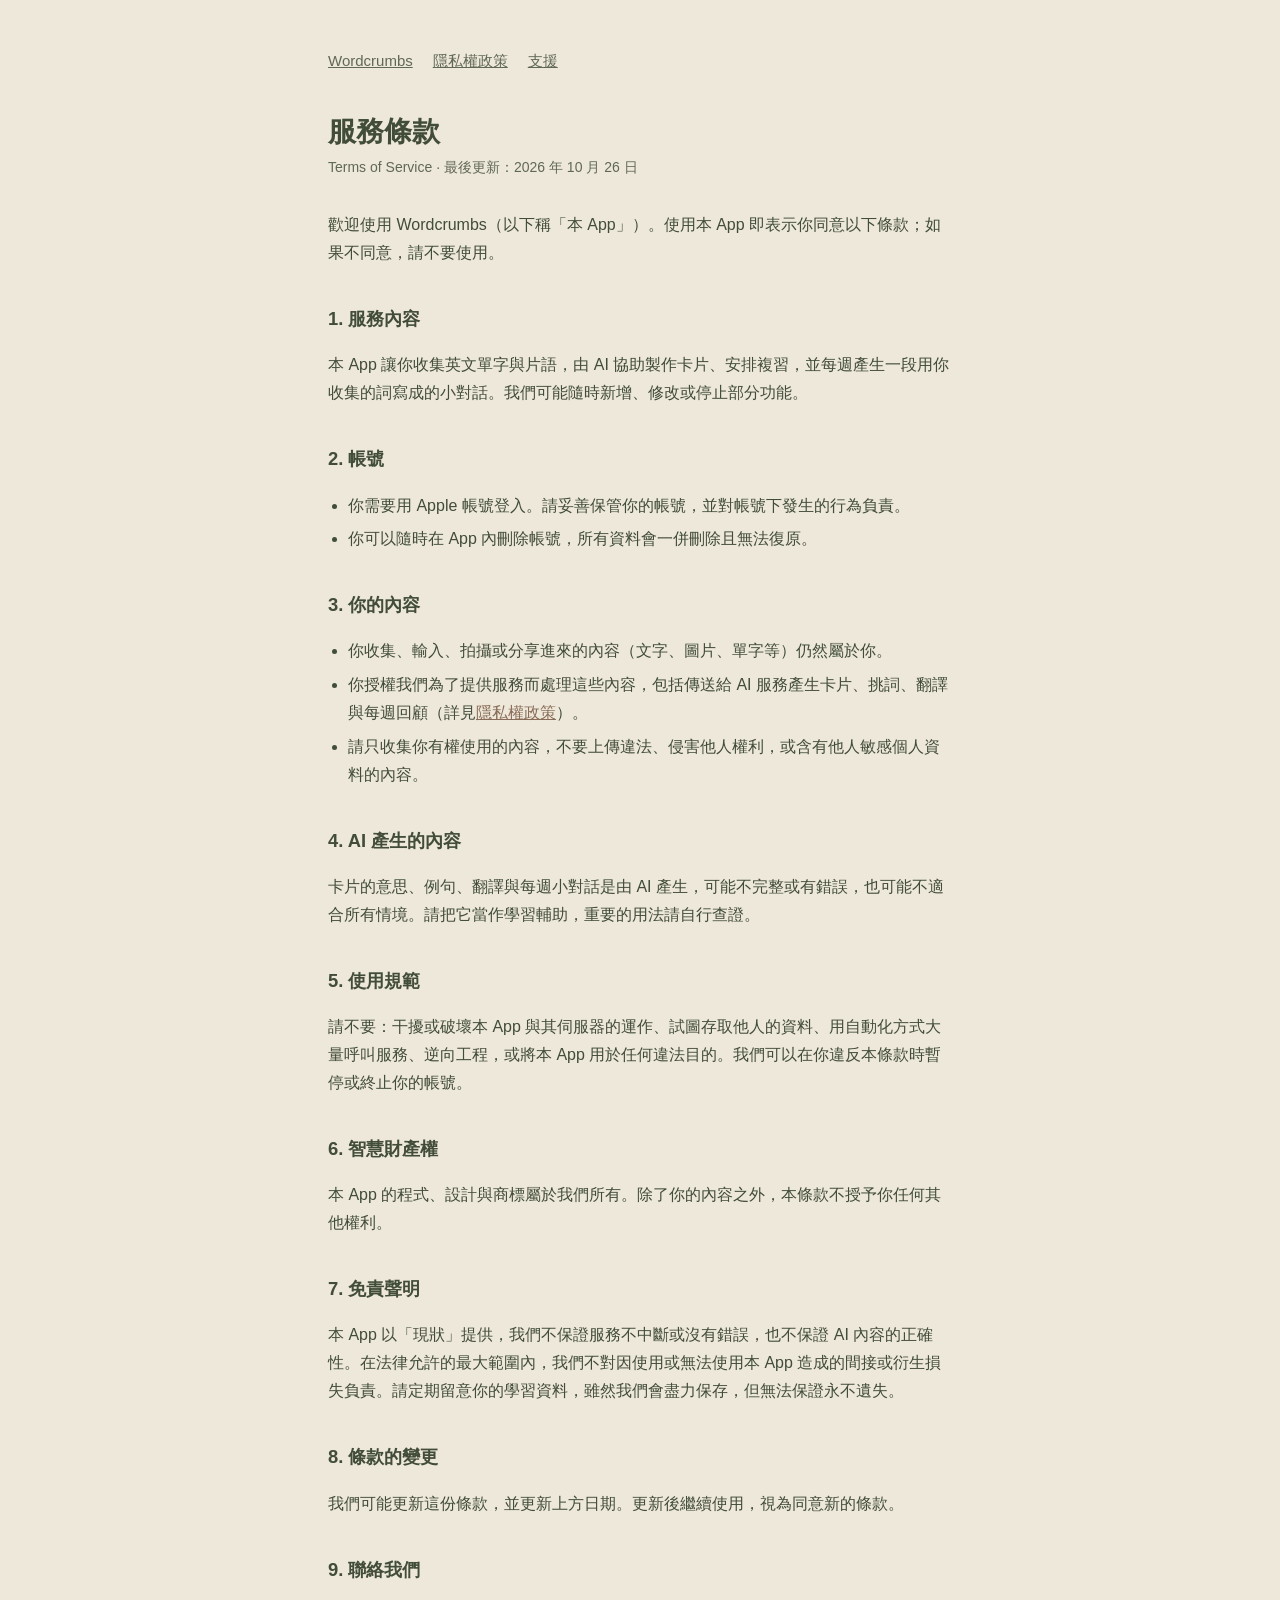
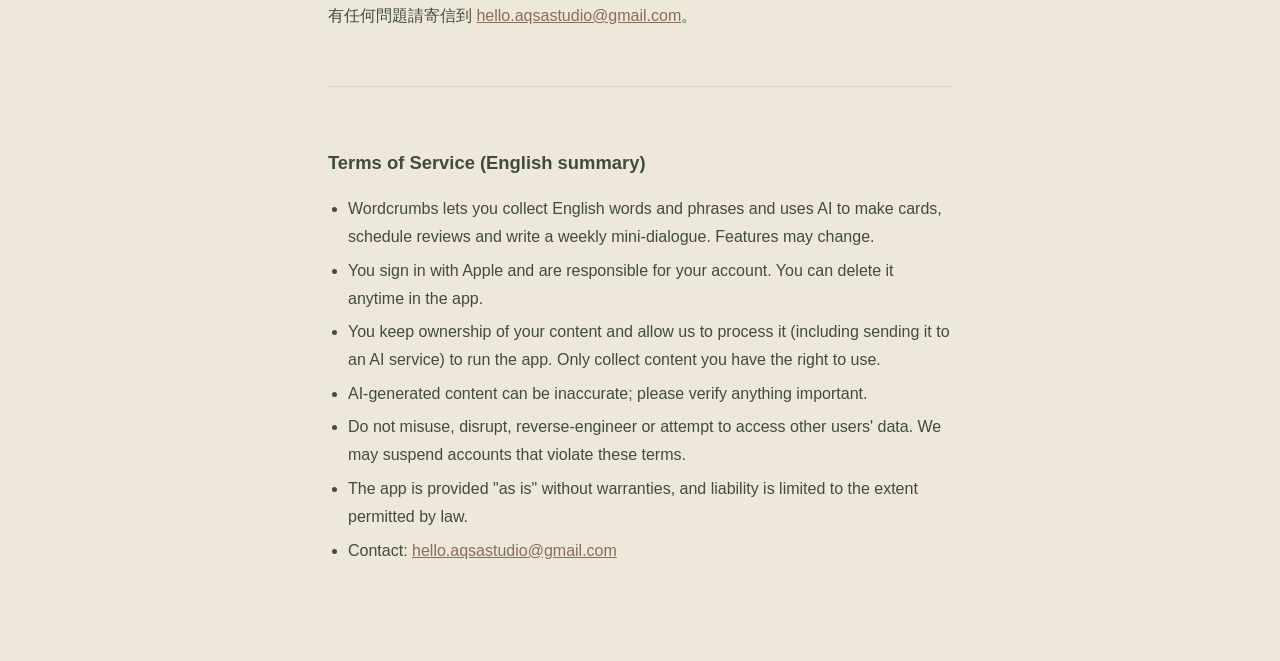
==== terms.html @ e764e35c "Add files via upload" ====
<!doctype html>
<html lang="zh-Hant">
<head>
<meta charset="utf-8">
<meta name="viewport" content="width=device-width, initial-scale=1">
<title>服務條款 · Wordcrumbs</title>
<link rel="stylesheet" href="style.css">
</head>
<body>
<main>
  <nav><a href="index.html">Wordcrumbs</a><a href="privacy.html">隱私權政策</a><a href="support.html">支援</a></nav>
  <h1>服務條款</h1>
  <p class="meta">Terms of Service · 最後更新：2026 年 10 月 26 日</p>

  <p>歡迎使用 Wordcrumbs（以下稱「本 App」）。使用本 App 即表示你同意以下條款；如果不同意，請不要使用。</p>

  <h2>1. 服務內容</h2>
  <p>本 App 讓你收集英文單字與片語，由 AI 協助製作卡片、安排複習，並每週產生一段用你收集的詞寫成的小對話。我們可能隨時新增、修改或停止部分功能。</p>

  <h2>2. 帳號</h2>
  <ul>
    <li>你需要用 Apple 帳號登入。請妥善保管你的帳號，並對帳號下發生的行為負責。</li>
    <li>你可以隨時在 App 內刪除帳號，所有資料會一併刪除且無法復原。</li>
  </ul>

  <h2>3. 你的內容</h2>
  <ul>
    <li>你收集、輸入、拍攝或分享進來的內容（文字、圖片、單字等）仍然屬於你。</li>
    <li>你授權我們為了提供服務而處理這些內容，包括傳送給 AI 服務產生卡片、挑詞、翻譯與每週回顧（詳見<a href="privacy.html">隱私權政策</a>）。</li>
    <li>請只收集你有權使用的內容，不要上傳違法、侵害他人權利，或含有他人敏感個人資料的內容。</li>
  </ul>

  <h2>4. AI 產生的內容</h2>
  <p>卡片的意思、例句、翻譯與每週小對話是由 AI 產生，可能不完整或有錯誤，也可能不適合所有情境。請把它當作學習輔助，重要的用法請自行查證。</p>

  <h2>5. 使用規範</h2>
  <p>請不要：干擾或破壞本 App 與其伺服器的運作、試圖存取他人的資料、用自動化方式大量呼叫服務、逆向工程，或將本 App 用於任何違法目的。我們可以在你違反本條款時暫停或終止你的帳號。</p>

  <h2>6. 智慧財產權</h2>
  <p>本 App 的程式、設計與商標屬於我們所有。除了你的內容之外，本條款不授予你任何其他權利。</p>

  <h2>7. 免責聲明</h2>
  <p>本 App 以「現狀」提供，我們不保證服務不中斷或沒有錯誤，也不保證 AI 內容的正確性。在法律允許的最大範圍內，我們不對因使用或無法使用本 App 造成的間接或衍生損失負責。請定期留意你的學習資料，雖然我們會盡力保存，但無法保證永不遺失。</p>

  <h2>8. 條款的變更</h2>
  <p>我們可能更新這份條款，並更新上方日期。更新後繼續使用，視為同意新的條款。</p>

  <h2>9. 聯絡我們</h2>
  <p>有任何問題請寄信到 <a href="mailto:hello.aqsastudio@gmail.com">hello.aqsastudio@gmail.com</a>。</p>

  <section class="lang" lang="en">
    <h2>Terms of Service (English summary)</h2>
    <ul>
      <li>Wordcrumbs lets you collect English words and phrases and uses AI to make cards, schedule reviews and write a weekly mini-dialogue. Features may change.</li>
      <li>You sign in with Apple and are responsible for your account. You can delete it anytime in the app.</li>
      <li>You keep ownership of your content and allow us to process it (including sending it to an AI service) to run the app. Only collect content you have the right to use.</li>
      <li>AI-generated content can be inaccurate; please verify anything important.</li>
      <li>Do not misuse, disrupt, reverse-engineer or attempt to access other users' data. We may suspend accounts that violate these terms.</li>
      <li>The app is provided "as is" without warranties, and liability is limited to the extent permitted by law.</li>
      <li>Contact: <a href="mailto:hello.aqsastudio@gmail.com">hello.aqsastudio@gmail.com</a></li>
    </ul>
  </section>
</main>
</body>
</html>
---- style.css ----
:root {
  --bg: #eee8da;
  --card: #f6f4ec;
  --ink: #414c39;
  --muted: #606856;
  --line: #d9d5c7;
  --accent: #896d59;
}
@media (prefers-color-scheme: dark) {
  :root {
    --bg: #23271f;
    --card: #2c3126;
    --ink: #e8e4d6;
    --muted: #a7ae9a;
    --line: #3d4435;
    --accent: #c7a19b;
  }
}
* { box-sizing: border-box; }
body {
  margin: 0;
  background: var(--bg);
  color: var(--ink);
  font: 16px/1.75 -apple-system, "PingFang TC", "Noto Sans TC", "Microsoft JhengHei", sans-serif;
}
main {
  max-width: 42rem;
  margin: 0 auto;
  padding: 3rem max(1.5rem, env(safe-area-inset-left)) 5rem;
}
h1 { font-size: 1.75rem; line-height: 1.3; margin: 0 0 .25rem; }
h2 { font-size: 1.15rem; margin: 2.25rem 0 .5rem; }
p, li { color: var(--ink); }
.meta { color: var(--muted); font-size: .875rem; margin: 0 0 2rem; }
ul { padding-left: 1.25rem; }
li { margin: .35rem 0; }
a { color: var(--accent); }
nav { display: flex; gap: 1.25rem; flex-wrap: wrap; margin-bottom: 2.5rem; font-size: .9375rem; }
nav a { color: var(--muted); }
.lang { margin-top: 3.5rem; padding-top: 1.5rem; border-top: 1px solid var(--line); }
.note { background: var(--card); border: 1px solid var(--line); border-radius: 12px; padding: 1rem 1.25rem; }
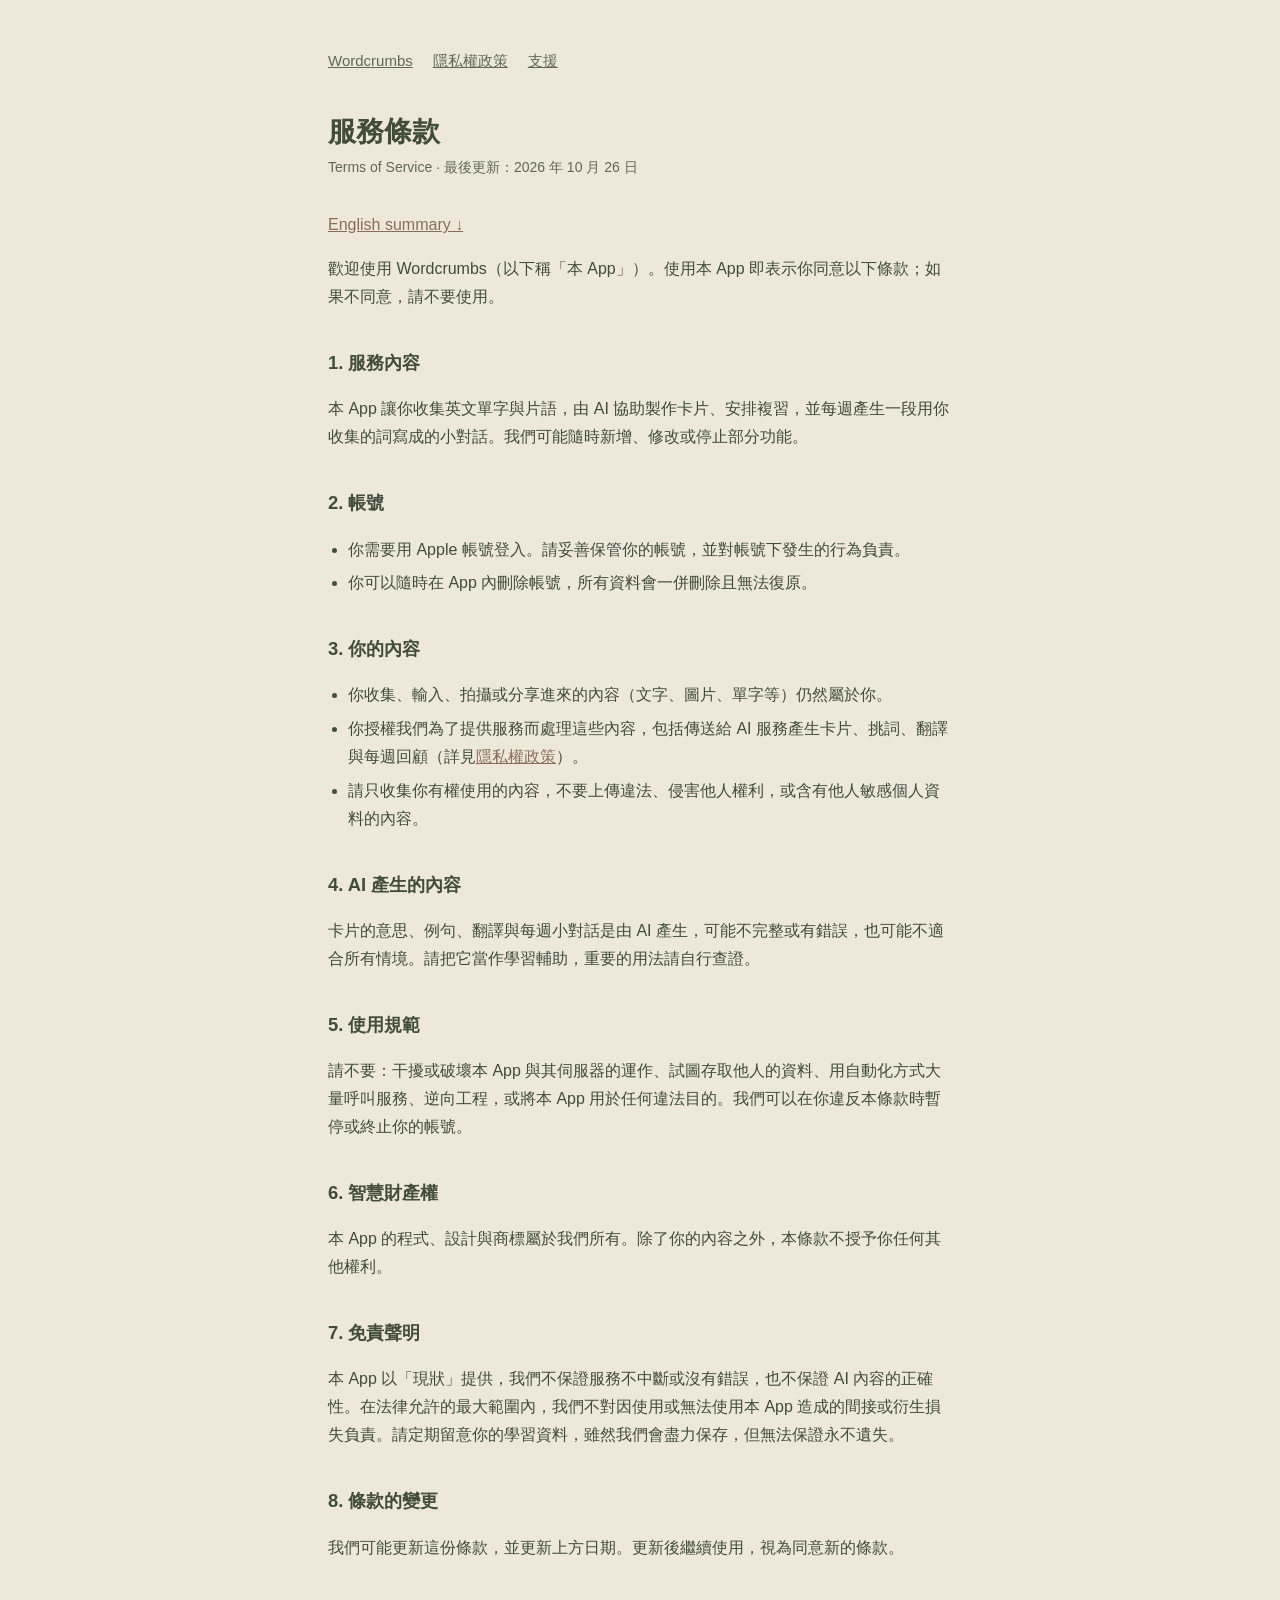
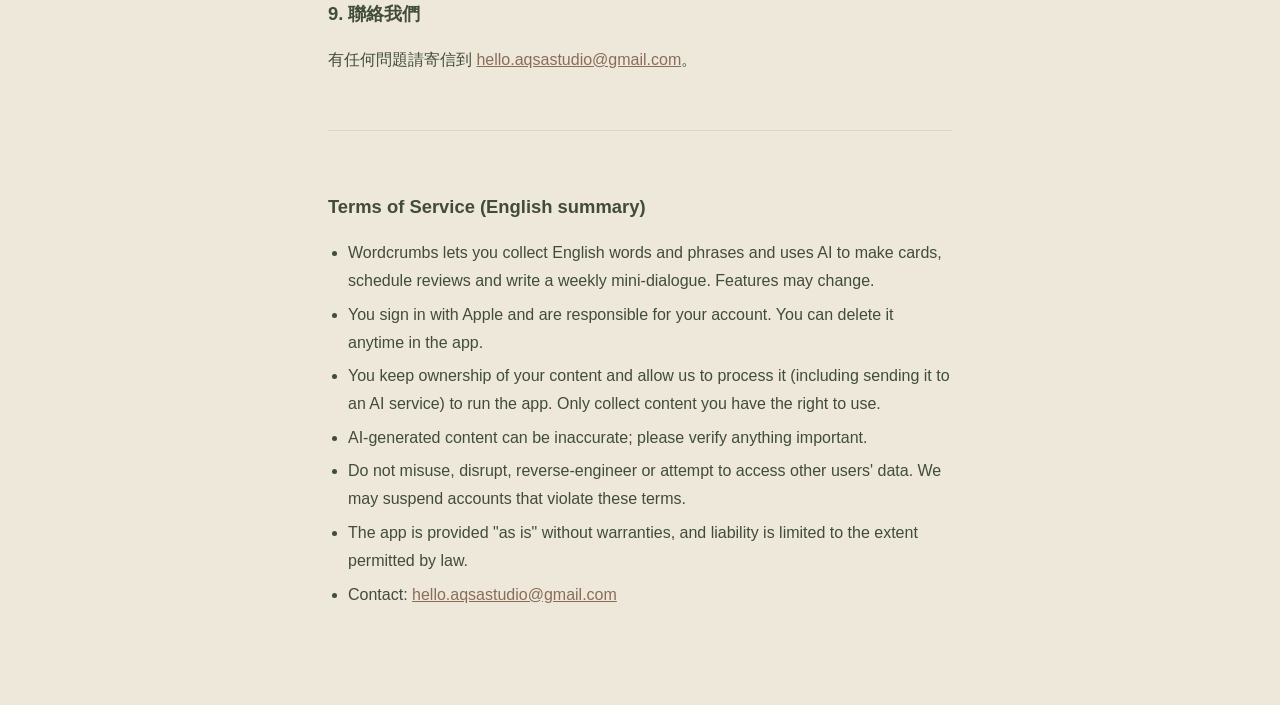
==== commit 62004ede: "Add files via upload" ====
--- a/terms.html
+++ b/terms.html
@@ -11,6 +11,7 @@
   <nav><a href="index.html">Wordcrumbs</a><a href="privacy.html">隱私權政策</a><a href="support.html">支援</a></nav>
   <h1>服務條款</h1>
   <p class="meta">Terms of Service · 最後更新：2026 年 10 月 26 日</p>
+  <p><a href="#en">English summary ↓</a></p>
 
   <p>歡迎使用 Wordcrumbs（以下稱「本 App」）。使用本 App 即表示你同意以下條款；如果不同意，請不要使用。</p>
 
@@ -48,7 +49,7 @@
   <h2>9. 聯絡我們</h2>
   <p>有任何問題請寄信到 <a href="mailto:hello.aqsastudio@gmail.com">hello.aqsastudio@gmail.com</a>。</p>
 
-  <section class="lang" lang="en">
+  <section class="lang" lang="en" id="en">
     <h2>Terms of Service (English summary)</h2>
     <ul>
       <li>Wordcrumbs lets you collect English words and phrases and uses AI to make cards, schedule reviews and write a weekly mini-dialogue. Features may change.</li>
